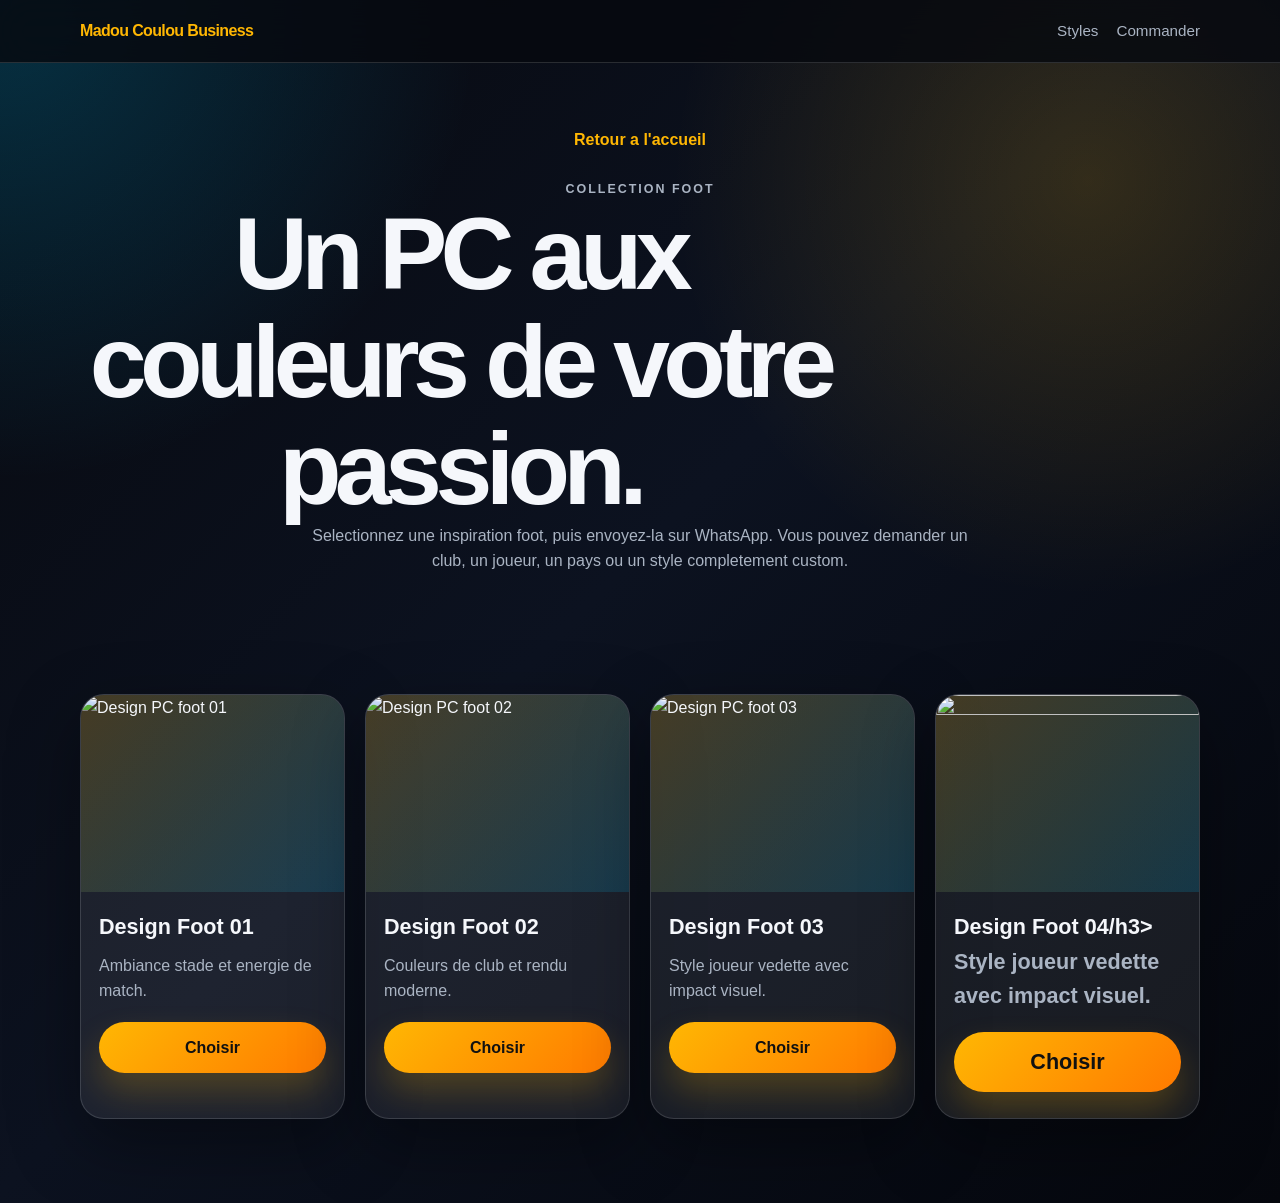
==== foot.html @ 84369060 "Add files via upload customisation d'ordinateur au mali (bamako)" ====
﻿<!DOCTYPE html>
<html lang="fr">
<head>
    <meta charset="UTF-8">
    <meta name="viewport" content="width=device-width, initial-scale=1.0">
    <meta name="description" content="Choisissez un style foot pour personnaliser votre ordinateur avec Madou Coulou Business.">
    <title>Styles Foot - Madou Coulou Business</title>
    <link rel="stylesheet" href="style.css">
</head>
<body>
    <header class="site-header">
        <div class="container header-content">
            <a href="index.html" class="logo">Madou Coulou Business</a>
            <nav class="main-nav" aria-label="Navigation principale">
                <a href="index.html#styles">Styles</a>
                <a href="index.html#commande">Commander</a>
            </nav>
        </div>
    </header>

    <main>
        <section class="page-hero">
            <div class="container">
                <a class="back-link" href="index.html">Retour a l'accueil</a>
                <p class="eyebrow center">Collection Foot</p>
                <h1>Un PC aux couleurs de votre passion.</h1>
                <p>Selectionnez une inspiration foot, puis envoyez-la sur WhatsApp. Vous pouvez demander un club, un joueur, un pays ou un style completement custom.</p>
            </div>
        </section>

        <section>
            <div class="container gallery-grid">
                <article class="gallery-card">
                    <img src="foot/1" alt="Design PC foot 01">
                    <div class="gallery-card-content"><h3>Design Foot 01</h3><p>Ambiance stade et energie de match.</p><a class="btn btn-primary full-width" href="https://wa.me/22361027891?text=Bonjour%2C%20je%20veux%20choisir%20le%20design%20Foot%2001." target="_blank" rel="noopener">Choisir</a></div>
                </article>
                <article class="gallery-card">
                    <img src="foot/2" alt="Design PC foot 02">
                    <div class="gallery-card-content"><h3>Design Foot 02</h3><p>Couleurs de club et rendu moderne.</p><a class="btn btn-primary full-width" href="https://wa.me/22361027891?text=Bonjour%2C%20je%20veux%20choisir%20le%20design%20Foot%2002." target="_blank" rel="noopener">Choisir</a></div>
                </article>
                <article class="gallery-card">
                    <img src="foot/0" alt="Design PC foot 03">
                    <div class="gallery-card-content"><h3>Design Foot 03</h3><p>Style joueur vedette avec impact visuel.</p><a class="btn btn-primary full-width" href="https://wa.me/22361027891?text=Bonjour%2C%20je%20veux%20choisir%20le%20design%20Foot%2003." target="_blank" rel="noopener">Choisir</a></div>
                </article>
                    <article class="gallery-card">
                    <img src="foot/3"Design PC foot 04">
                    <div class="gallery-card-content"><h3>Design Foot 04/h3><p>Style joueur vedette avec impact visuel.</p><a class="btn btn-primary full-width" href="https://wa.me/22361027891?text=Bonjour%2C%20je%20veux%20choisir%20le%20design%20Foot%2003." target="_blank" rel="noopener">Choisir</a></div>
                </article>
                
                
            </div>
        </section>
    </main>
</body>
</html>
---- style.css ----
﻿:root {
    --bg: #07090f;
    --bg-soft: #101522;
    --card: rgba(255, 255, 255, 0.075);
    --card-strong: rgba(255, 255, 255, 0.12);
    --text: #f5f7fb;
    --muted: #aab4c3;
    --accent: #ffb703;
    --accent-2: #00c2ff;
    --accent-3: #28e98c;
    --danger: #ff4d6d;
    --border: rgba(255, 255, 255, 0.14);
    --shadow: 0 24px 70px rgba(0, 0, 0, 0.38);
    --radius: 24px;
}

* {
    box-sizing: border-box;
    margin: 0;
    padding: 0;
}

html {
    scroll-behavior: smooth;
}

body {
    min-height: 100vh;
    background:
        radial-gradient(circle at top left, rgba(0, 194, 255, 0.22), transparent 30rem),
        radial-gradient(circle at 85% 15%, rgba(255, 183, 3, 0.16), transparent 26rem),
        linear-gradient(135deg, #07090f 0%, #0c1220 48%, #05070d 100%);
    color: var(--text);
    font-family: Verdana, Geneva, Tahoma, sans-serif;
    line-height: 1.6;
}

img {
    display: block;
    max-width: 100%;
}

a {
    color: inherit;
}

.container {
    width: min(1120px, calc(100% - 32px));
    margin: 0 auto;
}

.site-header {
    position: sticky;
    top: 0;
    z-index: 20;
    background: rgba(7, 9, 15, 0.82);
    border-bottom: 1px solid var(--border);
    backdrop-filter: blur(18px);
}

.header-content {
    display: flex;
    align-items: center;
    justify-content: space-between;
    gap: 20px;
    padding: 18px 0;
}

.logo {
    color: var(--accent);
    font-weight: 900;
    letter-spacing: -0.04em;
    text-decoration: none;
}

.main-nav {
    display: flex;
    gap: 18px;
    color: var(--muted);
    font-size: 0.95rem;
}

.main-nav a {
    text-decoration: none;
}

.main-nav a:hover {
    color: var(--text);
}

section {
    padding: 84px 0;
}

.hero-section {
    min-height: calc(100vh - 70px);
    display: flex;
    align-items: center;
}

.hero-grid {
    display: grid;
    grid-template-columns: minmax(0, 1.05fr) minmax(280px, 0.95fr);
    align-items: center;
    gap: 42px;
}

.eyebrow {
    margin-bottom: 12px;
    color: var(--accent);
    font-size: 0.78rem;
    font-weight: 800;
    letter-spacing: 0.16em;
    text-transform: uppercase;
}

.center {
    text-align: center;
}

h1,
.section-title {
    line-height: 1.05;
    letter-spacing: -0.065em;
}

h1 {
    max-width: 760px;
    font-size: clamp(2.8rem, 8vw, 6.6rem);
}

.hero-copy p:not(.eyebrow) {
    max-width: 620px;
    margin-top: 22px;
    color: var(--muted);
    font-size: 1.12rem;
}

.hero-actions {
    display: flex;
    flex-wrap: wrap;
    gap: 14px;
    margin-top: 32px;
}

.btn {
    display: inline-flex;
    align-items: center;
    justify-content: center;
    min-height: 48px;
    padding: 13px 22px;
    border: 0;
    border-radius: 999px;
    cursor: pointer;
    font-weight: 800;
    text-align: center;
    text-decoration: none;
    transition: transform 180ms ease, border-color 180ms ease, background 180ms ease;
}

.btn:hover {
    transform: translateY(-2px);
}

.btn-primary {
    background: linear-gradient(135deg, var(--accent), #ff7a00);
    color: #111;
    box-shadow: 0 18px 34px rgba(255, 183, 3, 0.22);
}

.btn-secondary,
.btn-ghost {
    border: 1px solid var(--border);
    background: rgba(255, 255, 255, 0.05);
    color: var(--text);
}

.btn-secondary:hover,
.btn-ghost:hover {
    border-color: var(--accent-2);
    background: rgba(0, 194, 255, 0.12);
}

.full-width {
    width: 100%;
}

.hero-card {
    position: relative;
    padding: 12px;
    border: 1px solid var(--border);
    border-radius: 32px;
    background: linear-gradient(145deg, rgba(255, 255, 255, 0.14), rgba(255, 255, 255, 0.04));
    box-shadow: var(--shadow);
    transform: rotate(1.5deg);
}

.hero-card img {
    width: 100%;
    aspect-ratio: 4 / 3;
    border-radius: 24px;
    object-fit: cover;
}

.hero-badge {
    position: absolute;
    right: 22px;
    bottom: 22px;
    padding: 10px 14px;
    border-radius: 999px;
    background: rgba(7, 9, 15, 0.86);
    border: 1px solid var(--border);
    color: var(--accent-3);
    font-weight: 800;
}

.section-soft {
    background: rgba(255, 255, 255, 0.035);
    border-top: 1px solid rgba(255, 255, 255, 0.06);
    border-bottom: 1px solid rgba(255, 255, 255, 0.06);
}

.section-title {
    margin-bottom: 34px;
    font-size: clamp(2.1rem, 5vw, 4.2rem);
    text-align: center;
}

.comparison-container {
    display: grid;
    grid-template-columns: 1fr auto 1fr;
    align-items: center;
    gap: 22px;
}

.comp-box,
.style-card,
.step-card,
.form-container,
.gallery-card {
    border: 1px solid var(--border);
    border-radius: var(--radius);
    background: var(--card);
    box-shadow: var(--shadow);
}

.comp-box {
    padding: 14px;
    text-align: center;
}

.comp-box img {
    width: 100%;
    aspect-ratio: 16 / 10;
    border-radius: 18px;
    object-fit: cover;
}

.comp-box p {
    margin-top: 14px;
    color: var(--muted);
    font-weight: 800;
}

.comp-box.highlight {
    border-color: rgba(255, 183, 3, 0.55);
}

.icon-arrow {
    color: var(--accent);
    font-size: 2.2rem;
    font-weight: 900;
}

.style-grid,
.steps-grid,
.gallery-grid {
    display: grid;
    grid-template-columns: repeat(4, minmax(0, 1fr));
    gap: 20px;
}

.style-card {
    overflow: hidden;
    transition: transform 180ms ease, border-color 180ms ease;
}

.style-card:hover,
.gallery-card:hover {
    border-color: rgba(255, 183, 3, 0.5);
    transform: translateY(-5px);
}

.style-visual {
    width: 100%;
    height: 210px;
    object-fit: cover;
    transition: transform 220ms ease;
}

.style-card:hover .style-visual {
    transform: scale(1.04);
}

.style-card-content {
    padding: 22px;
}

.style-card h3,
.step-card h3,
.gallery-card h3 {
    margin-bottom: 8px;
    font-size: 1.35rem;
}

.style-card p,
.step-card p,
.gallery-card p {
    margin-bottom: 18px;
    color: var(--muted);
}

.steps-grid {
    grid-template-columns: repeat(3, minmax(0, 1fr));
}

.step-card {
    padding: 26px;
}

.step-card span {
    display: inline-flex;
    margin-bottom: 22px;
    color: var(--accent-2);
    font-weight: 900;
}

.form-container {
    max-width: 700px;
    padding: 34px;
}

.form-group {
    margin-bottom: 18px;
}

label {
    display: block;
    margin-bottom: 8px;
    color: var(--muted);
    font-weight: 700;
}

input,
select,
textarea {
    width: 100%;
    padding: 14px 15px;
    border: 1px solid var(--border);
    border-radius: 16px;
    outline: none;
    background: rgba(0, 0, 0, 0.24);
    color: var(--text);
    font: inherit;
}

input:focus,
select:focus,
textarea:focus {
    border-color: var(--accent);
}

.whatsapp-float {
    position: fixed;
    right: 18px;
    bottom: 18px;
    z-index: 40;
    padding: 13px 18px;
    border-radius: 999px;
    background: #25d366;
    color: #06150c;
    font-weight: 900;
    text-decoration: none;
    box-shadow: 0 18px 35px rgba(37, 211, 102, 0.25);
}

.site-footer {
    border-top: 1px solid var(--border);
    padding: 26px 0;
    color: var(--muted);
}

.footer-content {
    display: flex;
    flex-wrap: wrap;
    justify-content: space-between;
    gap: 12px;
}

.footer-content a {
    color: var(--accent);
    text-decoration: none;
}

.page-hero {
    padding: 64px 0 36px;
    text-align: center;
}

.page-hero p {
    max-width: 680px;
    margin: 0 auto;
    color: var(--muted);
}

.back-link {
    display: inline-flex;
    margin-bottom: 28px;
    color: var(--accent);
    font-weight: 800;
    text-decoration: none;
}

.gallery-grid {
    grid-template-columns: repeat(auto-fit, minmax(210px, 1fr));
}

.gallery-card {
    overflow: hidden;
    transition: transform 180ms ease, border-color 180ms ease;
}

.gallery-preview {
    display: grid;
    min-height: 180px;
    place-items: center;
    background: linear-gradient(135deg, rgba(255, 183, 3, 0.28), rgba(0, 194, 255, 0.22));
    color: rgba(255, 255, 255, 0.92);
    font-size: 2rem;
    font-weight: 900;
}

.gallery-card img {
    width: 100%;
    aspect-ratio: 4 / 3;
    background: linear-gradient(135deg, rgba(255, 183, 3, 0.18), rgba(0, 194, 255, 0.16));
    object-fit: cover;
    transition: transform 220ms ease;
}

.gallery-card:hover img {
    transform: scale(1.035);
}

.gallery-card-content {
    padding: 18px;
}

@media (max-width: 900px) {
    .hero-grid,
    .comparison-container {
        grid-template-columns: 1fr;
    }

    .icon-arrow {
        text-align: center;
        transform: rotate(90deg);
    }

    .style-grid,
    .steps-grid {
        grid-template-columns: repeat(2, minmax(0, 1fr));
    }
}

@media (max-width: 640px) {
    .header-content,
    .main-nav,
    .hero-actions,
    .footer-content {
        align-items: flex-start;
        flex-direction: column;
    }

    section {
        padding: 58px 0;
    }

    .style-grid,
    .steps-grid {
        grid-template-columns: 1fr;
    }

    .hero-card {
        transform: none;
    }

    .form-container {
        padding: 24px;
    }

    .whatsapp-float {
        left: 16px;
        right: 16px;
        text-align: center;
    }
}
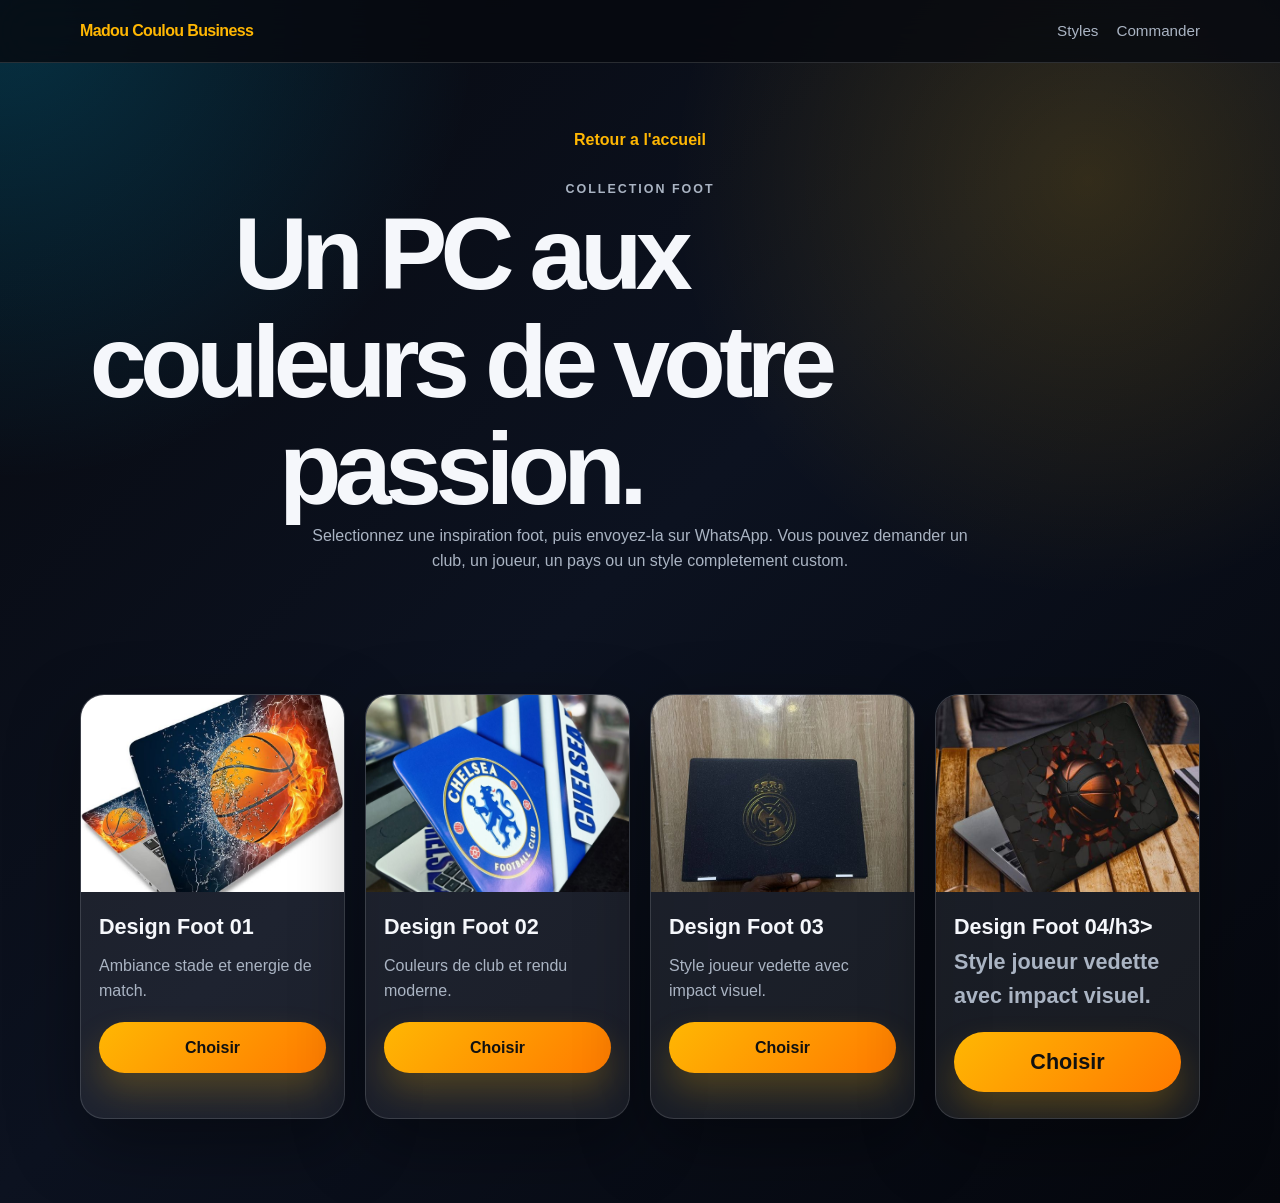
==== commit 4c3204e0: "Update foot.html" ====
--- a/foot.html
+++ b/foot.html
@@ -1,4 +1,4 @@
-﻿<!DOCTYPE html>
+<!DOCTYPE html>
 <html lang="fr">
 <head>
     <meta charset="UTF-8">
@@ -32,19 +32,19 @@
             <div class="container gallery-grid">
                 <article class="gallery-card">
                     <img src="foot/1" alt="Design PC foot 01">
-                    <div class="gallery-card-content"><h3>Design Foot 01</h3><p>Ambiance stade et energie de match.</p><a class="btn btn-primary full-width" href="https://wa.me/22361027891?text=Bonjour%2C%20je%20veux%20choisir%20le%20design%20Foot%2001." target="_blank" rel="noopener">Choisir</a></div>
+                    <div class="gallery-card-content"><h3>Design Foot 01</h3><p>Ambiance stade et energie de match.</p><a class="btn btn-primary full-width" href="https://wa.me/22376363216?text=Bonjour%2C%20je%20veux%20choisir%20le%20design%20Foot%2001." target="_blank" rel="noopener">Choisir</a></div>
                 </article>
                 <article class="gallery-card">
                     <img src="foot/2" alt="Design PC foot 02">
-                    <div class="gallery-card-content"><h3>Design Foot 02</h3><p>Couleurs de club et rendu moderne.</p><a class="btn btn-primary full-width" href="https://wa.me/22361027891?text=Bonjour%2C%20je%20veux%20choisir%20le%20design%20Foot%2002." target="_blank" rel="noopener">Choisir</a></div>
+                    <div class="gallery-card-content"><h3>Design Foot 02</h3><p>Couleurs de club et rendu moderne.</p><a class="btn btn-primary full-width" href="https://wa.me/22376363216?text=Bonjour%2C%20je%20veux%20choisir%20le%20design%20Foot%2002." target="_blank" rel="noopener">Choisir</a></div>
                 </article>
                 <article class="gallery-card">
                     <img src="foot/0" alt="Design PC foot 03">
-                    <div class="gallery-card-content"><h3>Design Foot 03</h3><p>Style joueur vedette avec impact visuel.</p><a class="btn btn-primary full-width" href="https://wa.me/22361027891?text=Bonjour%2C%20je%20veux%20choisir%20le%20design%20Foot%2003." target="_blank" rel="noopener">Choisir</a></div>
+                    <div class="gallery-card-content"><h3>Design Foot 03</h3><p>Style joueur vedette avec impact visuel.</p><a class="btn btn-primary full-width" href="https://wa.me/22376363216?text=Bonjour%2C%20je%20veux%20choisir%20le%20design%20Foot%2003." target="_blank" rel="noopener">Choisir</a></div>
                 </article>
                     <article class="gallery-card">
                     <img src="foot/3"Design PC foot 04">
-                    <div class="gallery-card-content"><h3>Design Foot 04/h3><p>Style joueur vedette avec impact visuel.</p><a class="btn btn-primary full-width" href="https://wa.me/22361027891?text=Bonjour%2C%20je%20veux%20choisir%20le%20design%20Foot%2003." target="_blank" rel="noopener">Choisir</a></div>
+                    <div class="gallery-card-content"><h3>Design Foot 04/h3><p>Style joueur vedette avec impact visuel.</p><a class="btn btn-primary full-width" href="https://wa.me/22376363216?text=Bonjour%2C%20je%20veux%20choisir%20le%20design%20Foot%2004." target="_blank" rel="noopener">Choisir</a></div>
                 </article>
                 
                 
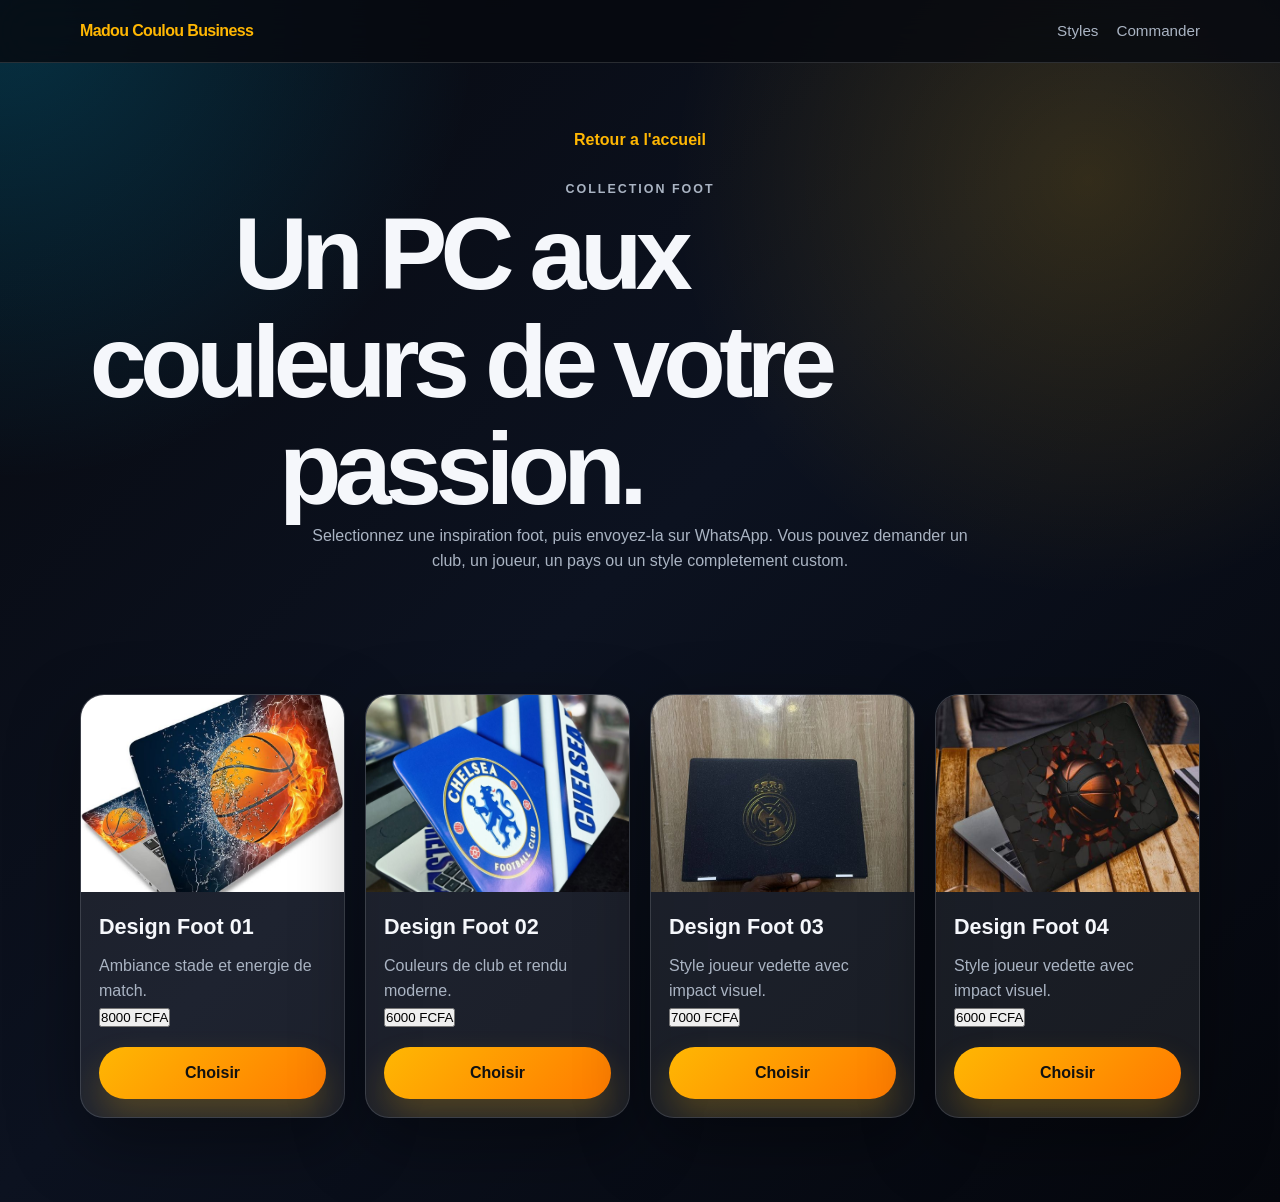
==== commit a16ba92c: "Update foot.html" ====
--- a/foot.html
+++ b/foot.html
@@ -32,19 +32,19 @@
             <div class="container gallery-grid">
                 <article class="gallery-card">
                     <img src="foot/1" alt="Design PC foot 01">
-                    <div class="gallery-card-content"><h3>Design Foot 01</h3><p>Ambiance stade et energie de match.</p><a class="btn btn-primary full-width" href="https://wa.me/22376363216?text=Bonjour%2C%20je%20veux%20choisir%20le%20design%20Foot%2001." target="_blank" rel="noopener">Choisir</a></div>
+                    <div class="gallery-card-content"><h3>Design Foot 01</h3><p>Ambiance stade et energie de match.<br><button class="prix">8000 FCFA</button></p><a class="btn btn-primary full-width" href="https://wa.me/22376363216?text=Bonjour%2C%20je%20veux%20choisir%20le%20design%20Foot%2001." target="_blank" rel="noopener">Choisir</a></div>
                 </article>
                 <article class="gallery-card">
                     <img src="foot/2" alt="Design PC foot 02">
-                    <div class="gallery-card-content"><h3>Design Foot 02</h3><p>Couleurs de club et rendu moderne.</p><a class="btn btn-primary full-width" href="https://wa.me/22376363216?text=Bonjour%2C%20je%20veux%20choisir%20le%20design%20Foot%2002." target="_blank" rel="noopener">Choisir</a></div>
+                    <div class="gallery-card-content"><h3>Design Foot 02</h3><p>Couleurs de club et rendu moderne.<br><button class="prix">6000 FCFA</button></p><a class="btn btn-primary full-width" href="https://wa.me/22376363216?text=Bonjour%2C%20je%20veux%20choisir%20le%20design%20Foot%2002." target="_blank" rel="noopener">Choisir</a></div>
                 </article>
                 <article class="gallery-card">
                     <img src="foot/0" alt="Design PC foot 03">
-                    <div class="gallery-card-content"><h3>Design Foot 03</h3><p>Style joueur vedette avec impact visuel.</p><a class="btn btn-primary full-width" href="https://wa.me/22376363216?text=Bonjour%2C%20je%20veux%20choisir%20le%20design%20Foot%2003." target="_blank" rel="noopener">Choisir</a></div>
+                    <div class="gallery-card-content"><h3>Design Foot 03</h3><p>Style joueur vedette avec impact visuel.<br><button class="prix">7000 FCFA</button></p><a class="btn btn-primary full-width" href="https://wa.me/22376363216?text=Bonjour%2C%20je%20veux%20choisir%20le%20design%20Foot%2003." target="_blank" rel="noopener">Choisir</a></div>
                 </article>
                     <article class="gallery-card">
-                    <img src="foot/3"Design PC foot 04">
-                    <div class="gallery-card-content"><h3>Design Foot 04/h3><p>Style joueur vedette avec impact visuel.</p><a class="btn btn-primary full-width" href="https://wa.me/22376363216?text=Bonjour%2C%20je%20veux%20choisir%20le%20design%20Foot%2004." target="_blank" rel="noopener">Choisir</a></div>
+                    <img src="foot/3"alt="Design PC foot 04">
+                    <div class="gallery-card-content"><h3>Design Foot 04</h3><p>Style joueur vedette avec impact visuel.<br><button class="prix">6000 FCFA</button></p><a class="btn btn-primary full-width" href="https://wa.me/22376363216?text=Bonjour%2C%20je%20veux%20choisir%20le%20design%20Foot%2004." target="_blank" rel="noopener">Choisir</a></div>
                 </article>
                 
                 
--- a/style.css
+++ b/style.css
@@ -1,507 +1,507 @@
-﻿:root {
-    --bg: #07090f;
-    --bg-soft: #101522;
-    --card: rgba(255, 255, 255, 0.075);
-    --card-strong: rgba(255, 255, 255, 0.12);
-    --text: #f5f7fb;
-    --muted: #aab4c3;
-    --accent: #ffb703;
-    --accent-2: #00c2ff;
-    --accent-3: #28e98c;
-    --danger: #ff4d6d;
-    --border: rgba(255, 255, 255, 0.14);
-    --shadow: 0 24px 70px rgba(0, 0, 0, 0.38);
-    --radius: 24px;
-}
-
-* {
-    box-sizing: border-box;
-    margin: 0;
-    padding: 0;
-}
-
-html {
-    scroll-behavior: smooth;
-}
-
-body {
-    min-height: 100vh;
-    background:
-        radial-gradient(circle at top left, rgba(0, 194, 255, 0.22), transparent 30rem),
-        radial-gradient(circle at 85% 15%, rgba(255, 183, 3, 0.16), transparent 26rem),
-        linear-gradient(135deg, #07090f 0%, #0c1220 48%, #05070d 100%);
-    color: var(--text);
-    font-family: Verdana, Geneva, Tahoma, sans-serif;
-    line-height: 1.6;
-}
-
-img {
-    display: block;
-    max-width: 100%;
-}
-
-a {
-    color: inherit;
-}
-
-.container {
-    width: min(1120px, calc(100% - 32px));
-    margin: 0 auto;
-}
-
-.site-header {
-    position: sticky;
-    top: 0;
-    z-index: 20;
-    background: rgba(7, 9, 15, 0.82);
-    border-bottom: 1px solid var(--border);
-    backdrop-filter: blur(18px);
-}
-
-.header-content {
-    display: flex;
-    align-items: center;
-    justify-content: space-between;
-    gap: 20px;
-    padding: 18px 0;
-}
-
-.logo {
-    color: var(--accent);
-    font-weight: 900;
-    letter-spacing: -0.04em;
-    text-decoration: none;
-}
-
-.main-nav {
-    display: flex;
-    gap: 18px;
-    color: var(--muted);
-    font-size: 0.95rem;
-}
-
-.main-nav a {
-    text-decoration: none;
-}
-
-.main-nav a:hover {
-    color: var(--text);
-}
-
-section {
-    padding: 84px 0;
-}
-
-.hero-section {
-    min-height: calc(100vh - 70px);
-    display: flex;
-    align-items: center;
-}
-
-.hero-grid {
-    display: grid;
-    grid-template-columns: minmax(0, 1.05fr) minmax(280px, 0.95fr);
-    align-items: center;
-    gap: 42px;
-}
-
-.eyebrow {
-    margin-bottom: 12px;
-    color: var(--accent);
-    font-size: 0.78rem;
-    font-weight: 800;
-    letter-spacing: 0.16em;
-    text-transform: uppercase;
-}
-
-.center {
-    text-align: center;
-}
-
-h1,
-.section-title {
-    line-height: 1.05;
-    letter-spacing: -0.065em;
-}
-
-h1 {
-    max-width: 760px;
-    font-size: clamp(2.8rem, 8vw, 6.6rem);
-}
-
-.hero-copy p:not(.eyebrow) {
-    max-width: 620px;
-    margin-top: 22px;
-    color: var(--muted);
-    font-size: 1.12rem;
-}
-
-.hero-actions {
-    display: flex;
-    flex-wrap: wrap;
-    gap: 14px;
-    margin-top: 32px;
-}
-
-.btn {
-    display: inline-flex;
-    align-items: center;
-    justify-content: center;
-    min-height: 48px;
-    padding: 13px 22px;
-    border: 0;
-    border-radius: 999px;
-    cursor: pointer;
-    font-weight: 800;
-    text-align: center;
-    text-decoration: none;
-    transition: transform 180ms ease, border-color 180ms ease, background 180ms ease;
-}
-
-.btn:hover {
-    transform: translateY(-2px);
-}
-
-.btn-primary {
-    background: linear-gradient(135deg, var(--accent), #ff7a00);
-    color: #111;
-    box-shadow: 0 18px 34px rgba(255, 183, 3, 0.22);
-}
-
-.btn-secondary,
-.btn-ghost {
-    border: 1px solid var(--border);
-    background: rgba(255, 255, 255, 0.05);
-    color: var(--text);
-}
-
-.btn-secondary:hover,
-.btn-ghost:hover {
-    border-color: var(--accent-2);
-    background: rgba(0, 194, 255, 0.12);
-}
-
-.full-width {
-    width: 100%;
-}
-
-.hero-card {
-    position: relative;
-    padding: 12px;
-    border: 1px solid var(--border);
-    border-radius: 32px;
-    background: linear-gradient(145deg, rgba(255, 255, 255, 0.14), rgba(255, 255, 255, 0.04));
-    box-shadow: var(--shadow);
-    transform: rotate(1.5deg);
-}
-
-.hero-card img {
-    width: 100%;
-    aspect-ratio: 4 / 3;
-    border-radius: 24px;
-    object-fit: cover;
-}
-
-.hero-badge {
-    position: absolute;
-    right: 22px;
-    bottom: 22px;
-    padding: 10px 14px;
-    border-radius: 999px;
-    background: rgba(7, 9, 15, 0.86);
-    border: 1px solid var(--border);
-    color: var(--accent-3);
-    font-weight: 800;
-}
-
-.section-soft {
-    background: rgba(255, 255, 255, 0.035);
-    border-top: 1px solid rgba(255, 255, 255, 0.06);
-    border-bottom: 1px solid rgba(255, 255, 255, 0.06);
-}
-
-.section-title {
-    margin-bottom: 34px;
-    font-size: clamp(2.1rem, 5vw, 4.2rem);
-    text-align: center;
-}
-
-.comparison-container {
-    display: grid;
-    grid-template-columns: 1fr auto 1fr;
-    align-items: center;
-    gap: 22px;
-}
-
-.comp-box,
-.style-card,
-.step-card,
-.form-container,
-.gallery-card {
-    border: 1px solid var(--border);
-    border-radius: var(--radius);
-    background: var(--card);
-    box-shadow: var(--shadow);
-}
-
-.comp-box {
-    padding: 14px;
-    text-align: center;
-}
-
-.comp-box img {
-    width: 100%;
-    aspect-ratio: 16 / 10;
-    border-radius: 18px;
-    object-fit: cover;
-}
-
-.comp-box p {
-    margin-top: 14px;
-    color: var(--muted);
-    font-weight: 800;
-}
-
-.comp-box.highlight {
-    border-color: rgba(255, 183, 3, 0.55);
-}
-
-.icon-arrow {
-    color: var(--accent);
-    font-size: 2.2rem;
-    font-weight: 900;
-}
-
-.style-grid,
-.steps-grid,
-.gallery-grid {
-    display: grid;
-    grid-template-columns: repeat(4, minmax(0, 1fr));
-    gap: 20px;
-}
-
-.style-card {
-    overflow: hidden;
-    transition: transform 180ms ease, border-color 180ms ease;
-}
-
-.style-card:hover,
-.gallery-card:hover {
-    border-color: rgba(255, 183, 3, 0.5);
-    transform: translateY(-5px);
-}
-
-.style-visual {
-    width: 100%;
-    height: 210px;
-    object-fit: cover;
-    transition: transform 220ms ease;
-}
-
-.style-card:hover .style-visual {
-    transform: scale(1.04);
-}
-
-.style-card-content {
-    padding: 22px;
-}
-
-.style-card h3,
-.step-card h3,
-.gallery-card h3 {
-    margin-bottom: 8px;
-    font-size: 1.35rem;
-}
-
-.style-card p,
-.step-card p,
-.gallery-card p {
-    margin-bottom: 18px;
-    color: var(--muted);
-}
-
-.steps-grid {
-    grid-template-columns: repeat(3, minmax(0, 1fr));
-}
-
-.step-card {
-    padding: 26px;
-}
-
-.step-card span {
-    display: inline-flex;
-    margin-bottom: 22px;
-    color: var(--accent-2);
-    font-weight: 900;
-}
-
-.form-container {
-    max-width: 700px;
-    padding: 34px;
-}
-
-.form-group {
-    margin-bottom: 18px;
-}
-
-label {
-    display: block;
-    margin-bottom: 8px;
-    color: var(--muted);
-    font-weight: 700;
-}
-
-input,
-select,
-textarea {
-    width: 100%;
-    padding: 14px 15px;
-    border: 1px solid var(--border);
-    border-radius: 16px;
-    outline: none;
-    background: rgba(0, 0, 0, 0.24);
-    color: var(--text);
-    font: inherit;
-}
-
-input:focus,
-select:focus,
-textarea:focus {
-    border-color: var(--accent);
-}
-
-.whatsapp-float {
-    position: fixed;
-    right: 18px;
-    bottom: 18px;
-    z-index: 40;
-    padding: 13px 18px;
-    border-radius: 999px;
-    background: #25d366;
-    color: #06150c;
-    font-weight: 900;
-    text-decoration: none;
-    box-shadow: 0 18px 35px rgba(37, 211, 102, 0.25);
-}
-
-.site-footer {
-    border-top: 1px solid var(--border);
-    padding: 26px 0;
-    color: var(--muted);
-}
-
-.footer-content {
-    display: flex;
-    flex-wrap: wrap;
-    justify-content: space-between;
-    gap: 12px;
-}
-
-.footer-content a {
-    color: var(--accent);
-    text-decoration: none;
-}
-
-.page-hero {
-    padding: 64px 0 36px;
-    text-align: center;
-}
-
-.page-hero p {
-    max-width: 680px;
-    margin: 0 auto;
-    color: var(--muted);
-}
-
-.back-link {
-    display: inline-flex;
-    margin-bottom: 28px;
-    color: var(--accent);
-    font-weight: 800;
-    text-decoration: none;
-}
-
-.gallery-grid {
-    grid-template-columns: repeat(auto-fit, minmax(210px, 1fr));
-}
-
-.gallery-card {
-    overflow: hidden;
-    transition: transform 180ms ease, border-color 180ms ease;
-}
-
-.gallery-preview {
-    display: grid;
-    min-height: 180px;
-    place-items: center;
-    background: linear-gradient(135deg, rgba(255, 183, 3, 0.28), rgba(0, 194, 255, 0.22));
-    color: rgba(255, 255, 255, 0.92);
-    font-size: 2rem;
-    font-weight: 900;
-}
-
-.gallery-card img {
-    width: 100%;
-    aspect-ratio: 4 / 3;
-    background: linear-gradient(135deg, rgba(255, 183, 3, 0.18), rgba(0, 194, 255, 0.16));
-    object-fit: cover;
-    transition: transform 220ms ease;
-}
-
-.gallery-card:hover img {
-    transform: scale(1.035);
-}
-
-.gallery-card-content {
-    padding: 18px;
-}
-
-@media (max-width: 900px) {
-    .hero-grid,
-    .comparison-container {
-        grid-template-columns: 1fr;
-    }
-
-    .icon-arrow {
-        text-align: center;
-        transform: rotate(90deg);
-    }
-
-    .style-grid,
-    .steps-grid {
-        grid-template-columns: repeat(2, minmax(0, 1fr));
-    }
-}
-
-@media (max-width: 640px) {
-    .header-content,
-    .main-nav,
-    .hero-actions,
-    .footer-content {
-        align-items: flex-start;
-        flex-direction: column;
-    }
-
-    section {
-        padding: 58px 0;
-    }
-
-    .style-grid,
-    .steps-grid {
-        grid-template-columns: 1fr;
-    }
-
-    .hero-card {
-        transform: none;
-    }
-
-    .form-container {
-        padding: 24px;
-    }
-
-    .whatsapp-float {
-        left: 16px;
-        right: 16px;
-        text-align: center;
-    }
-}
+:root {
+    --bg: #07090f;
+    --bg-soft: #101522;
+    --card: rgba(255, 255, 255, 0.075);
+    --card-strong: rgba(255, 255, 255, 0.12);
+    --text: #f5f7fb;
+    --muted: #aab4c3;
+    --accent: #ffb703;
+    --accent-2: #00c2ff;
+    --accent-3: #28e98c;
+    --danger: #ff4d6d;
+    --border: rgba(255, 255, 255, 0.14);
+    --shadow: 0 24px 70px rgba(0, 0, 0, 0.38);
+    --radius: 24px;
+}
+
+* {
+    box-sizing: border-box;
+    margin: 0;
+    padding: 0;
+}
+
+html {
+    scroll-behavior: smooth;
+}
+
+body {
+    min-height: 100vh;
+    background:
+        radial-gradient(circle at top left, rgba(0, 194, 255, 0.22), transparent 30rem),
+        radial-gradient(circle at 85% 15%, rgba(255, 183, 3, 0.16), transparent 26rem),
+        linear-gradient(135deg, #07090f 0%, #0c1220 48%, #05070d 100%);
+    color: var(--text);
+    font-family: Verdana, Geneva, Tahoma, sans-serif;
+    line-height: 1.6;
+}
+
+img {
+    display: block;
+    max-width: 100%;
+}
+
+a {
+    color: inherit;
+}
+
+.container {
+    width: min(1120px, calc(100% - 32px));
+    margin: 0 auto;
+}
+
+.site-header {
+    
+    top: 0;
+    z-index: 20;
+    background: rgba(7, 9, 15, 0.82);
+    border-bottom: 1px solid var(--border);
+    backdrop-filter: blur(18px);
+}
+
+.header-content {
+    display: flex;
+    align-items: center;
+    justify-content: space-between;
+    gap: 20px;
+    padding: 18px 0;
+}
+
+.logo {
+    color: var(--accent);
+    font-weight: 900;
+    letter-spacing: -0.04em;
+    text-decoration: none;
+}
+
+.main-nav {
+    display: flex;
+    gap: 18px;
+    color: var(--muted);
+    font-size: 0.95rem;
+}
+
+.main-nav a {
+    text-decoration: none;
+}
+
+.main-nav a:hover {
+    color: var(--text);
+}
+
+section {
+    padding: 84px 0;
+}
+
+.hero-section {
+    min-height: calc(100vh - 70px);
+    display: flex;
+    align-items: center;
+}
+
+.hero-grid {
+    display: grid;
+    grid-template-columns: minmax(0, 1.05fr) minmax(280px, 0.95fr);
+    align-items: center;
+    gap: 42px;
+}
+
+.eyebrow {
+    margin-bottom: 12px;
+    color: var(--accent);
+    font-size: 0.78rem;
+    font-weight: 800;
+    letter-spacing: 0.16em;
+    text-transform: uppercase;
+}
+
+.center {
+    text-align: center;
+}
+
+h1,
+.section-title {
+    line-height: 1.05;
+    letter-spacing: -0.065em;
+}
+
+h1 {
+    max-width: 760px;
+    font-size: clamp(2.8rem, 8vw, 6.6rem);
+}
+
+.hero-copy p:not(.eyebrow) {
+    max-width: 620px;
+    margin-top: 22px;
+    color: var(--muted);
+    font-size: 1.12rem;
+}
+
+.hero-actions {
+    display: flex;
+    flex-wrap: wrap;
+    gap: 14px;
+    margin-top: 32px;
+}
+
+.btn {
+    display: inline-flex;
+    align-items: center;
+    justify-content: center;
+    min-height: 48px;
+    padding: 13px 22px;
+    border: 0;
+    border-radius: 999px;
+    cursor: pointer;
+    font-weight: 800;
+    text-align: center;
+    text-decoration: none;
+    transition: transform 180ms ease, border-color 180ms ease, background 180ms ease;
+}
+
+.btn:hover {
+    transform: translateY(-2px);
+}
+
+.btn-primary {
+    background: linear-gradient(135deg, var(--accent), #ff7a00);
+    color: #111;
+    box-shadow: 0 18px 34px rgba(255, 183, 3, 0.22);
+}
+
+.btn-secondary,
+.btn-ghost {
+    border: 1px solid var(--border);
+    background: rgba(255, 255, 255, 0.05);
+    color: var(--text);
+}
+
+.btn-secondary:hover,
+.btn-ghost:hover {
+    border-color: var(--accent-2);
+    background: rgba(0, 194, 255, 0.12);
+}
+
+.full-width {
+    width: 100%;
+}
+
+.hero-card {
+    position: relative;
+    padding: 12px;
+    border: 1px solid var(--border);
+    border-radius: 32px;
+    background: linear-gradient(145deg, rgba(255, 255, 255, 0.14), rgba(255, 255, 255, 0.04));
+    box-shadow: var(--shadow);
+    transform: rotate(1.5deg);
+}
+
+.hero-card img {
+    width: 100%;
+    aspect-ratio: 4 / 3;
+    border-radius: 24px;
+    object-fit: cover;
+}
+
+.hero-badge {
+    position: absolute;
+    right: 22px;
+    bottom: 22px;
+    padding: 10px 14px;
+    border-radius: 999px;
+    background: rgba(7, 9, 15, 0.86);
+    border: 1px solid var(--border);
+    color: var(--accent-3);
+    font-weight: 800;
+}
+
+.section-soft {
+    background: rgba(255, 255, 255, 0.035);
+    border-top: 1px solid rgba(255, 255, 255, 0.06);
+    border-bottom: 1px solid rgba(255, 255, 255, 0.06);
+}
+
+.section-title {
+    margin-bottom: 34px;
+    font-size: clamp(2.1rem, 5vw, 4.2rem);
+    text-align: center;
+}
+
+.comparison-container {
+    display: grid;
+    grid-template-columns: 1fr auto 1fr;
+    align-items: center;
+    gap: 22px;
+}
+
+.comp-box,
+.style-card,
+.step-card,
+.form-container,
+.gallery-card {
+    border: 1px solid var(--border);
+    border-radius: var(--radius);
+    background: var(--card);
+    box-shadow: var(--shadow);
+}
+
+.comp-box {
+    padding: 14px;
+    text-align: center;
+}
+
+.comp-box img {
+    width: 100%;
+    aspect-ratio: 16 / 10;
+    border-radius: 18px;
+    object-fit: cover;
+}
+
+.comp-box p {
+    margin-top: 14px;
+    color: var(--muted);
+    font-weight: 800;
+}
+
+.comp-box.highlight {
+    border-color: rgba(255, 183, 3, 0.55);
+}
+
+.icon-arrow {
+    color: var(--accent);
+    font-size: 2.2rem;
+    font-weight: 900;
+}
+
+.style-grid,
+.steps-grid,
+.gallery-grid {
+    display: grid;
+    grid-template-columns: repeat(4, minmax(0, 1fr));
+    gap: 20px;
+}
+
+.style-card {
+    overflow: hidden;
+    transition: transform 180ms ease, border-color 180ms ease;
+}
+
+.style-card:hover,
+.gallery-card:hover {
+    border-color: rgba(255, 183, 3, 0.5);
+    transform: translateY(-5px);
+}
+
+.style-visual {
+    width: 100%;
+    height: 210px;
+    object-fit: cover;
+    transition: transform 220ms ease;
+}
+
+.style-card:hover .style-visual {
+    transform: scale(1.04);
+}
+
+.style-card-content {
+    padding: 22px;
+}
+
+.style-card h3,
+.step-card h3,
+.gallery-card h3 {
+    margin-bottom: 8px;
+    font-size: 1.35rem;
+}
+
+.style-card p,
+.step-card p,
+.gallery-card p {
+    margin-bottom: 18px;
+    color: var(--muted);
+}
+
+.steps-grid {
+    grid-template-columns: repeat(3, minmax(0, 1fr));
+}
+
+.step-card {
+    padding: 26px;
+}
+
+.step-card span {
+    display: inline-flex;
+    margin-bottom: 22px;
+    color: var(--accent-2);
+    font-weight: 900;
+}
+
+.form-container {
+    max-width: 700px;
+    padding: 34px;
+}
+
+.form-group {
+    margin-bottom: 18px;
+}
+
+label {
+    display: block;
+    margin-bottom: 8px;
+    color: var(--muted);
+    font-weight: 700;
+}
+
+input,
+select,
+textarea {
+    width: 100%;
+    padding: 14px 15px;
+    border: 1px solid var(--border);
+    border-radius: 16px;
+    outline: none;
+    background: rgba(0, 0, 0, 0.24);
+    color: var(--text);
+    font: inherit;
+}
+
+input:focus,
+select:focus,
+textarea:focus {
+    border-color: var(--accent);
+}
+
+.whatsapp-float {
+    
+    right: 18px;
+    bottom: 18px;
+    z-index: 40;
+    padding: 13px 18px;
+    border-radius: 999px;
+    background: #25d366;
+    color: #fafdfc;
+    font-weight: 900;
+    text-decoration: none;
+    box-shadow: 0 18px 35px rgba(37, 211, 102, 0.25);
+}
+
+.site-footer {
+    border-top: 1px solid var(--border);
+    padding: 26px 0;
+    color: var(--muted);
+}
+
+.footer-content {
+    display: flex;
+    flex-wrap: wrap;
+    justify-content: space-between;
+    gap: 12px;
+}
+
+.footer-content a {
+    color: white;
+    text-decoration: none;
+}
+
+.page-hero {
+    padding: 64px 0 36px;
+    text-align: center;
+}
+
+.page-hero p {
+    max-width: 680px;
+    margin: 0 auto;
+    color: var(--muted);
+}
+
+.back-link {
+    display: inline-flex;
+    margin-bottom: 28px;
+    color: var(--accent);
+    font-weight: 800;
+    text-decoration: none;
+}
+
+.gallery-grid {
+    grid-template-columns: repeat(auto-fit, minmax(210px, 1fr));
+}
+
+.gallery-card {
+    overflow: hidden;
+    transition: transform 180ms ease, border-color 180ms ease;
+}
+
+.gallery-preview {
+    display: grid;
+    min-height: 180px;
+    place-items: center;
+    background: linear-gradient(135deg, rgba(255, 183, 3, 0.28), rgba(0, 194, 255, 0.22));
+    color: rgba(255, 255, 255, 0.92);
+    font-size: 2rem;
+    font-weight: 900;
+}
+
+.gallery-card img {
+    width: 100%;
+    aspect-ratio: 4 / 3;
+    background: linear-gradient(135deg, rgba(255, 183, 3, 0.18), rgba(0, 194, 255, 0.16));
+    object-fit: cover;
+    transition: transform 220ms ease;
+}
+
+.gallery-card:hover img {
+    transform: scale(1.035);
+}
+
+.gallery-card-content {
+    padding: 18px;
+}
+
+@media (max-width: 900px) {
+    .hero-grid,
+    .comparison-container {
+        grid-template-columns: 1fr;
+    }
+
+    .icon-arrow {
+        text-align: center;
+        transform: rotate(90deg);
+    }
+
+    .style-grid,
+    .steps-grid {
+        grid-template-columns: repeat(2, minmax(0, 1fr));
+    }
+}
+
+@media (max-width: 640px) {
+    .header-content,
+    .main-nav,
+    .hero-actions,
+    .footer-content {
+        align-items: flex-start;
+        flex-direction: column;
+    }
+
+    section {
+        padding: 58px 0;
+    }
+
+    .style-grid,
+    .steps-grid {
+        grid-template-columns: 1fr;
+    }
+
+    .hero-card {
+        transform: none;
+    }
+
+    .form-container {
+        padding: 24px;
+    }
+
+    .whatsapp-float {
+        left: 16px;
+        right: 16px;
+        text-align: center;
+    }
+}
